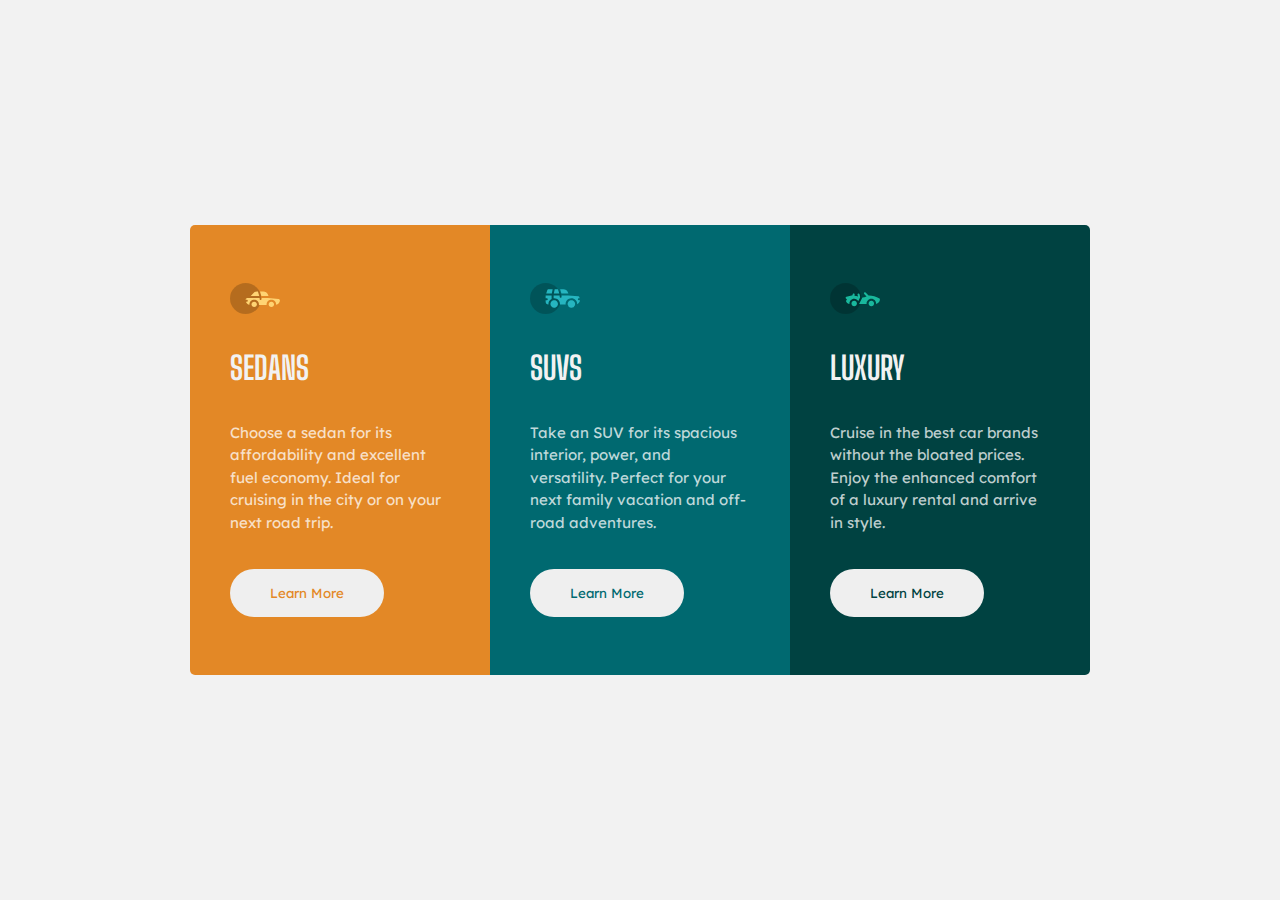
==== sites/3-column-preview-card-component-main/index.html @ 710f60fa "Added 3-column-preview-card-component-main" ====
<!DOCTYPE html>
<html lang="en">

<head>
  <meta charset="UTF-8">
  <meta name="viewport" content="width=device-width, initial-scale=1.0">

  <link rel="icon" type="image/png" sizes="32x32" href="./images/favicon-32x32.png">

  <title>Frontend Mentor | 3-column preview card component</title>
  <link rel="stylesheet" href="style.css">
</head>

<body>

  <main class="container">

    <div class="cards">

      <div class="card">
        <img src="./images/icon-sedans.svg" alt="sedans" class="card__img">

        <h1 class="card__heading">Sedans</h1>

        <p class="card__text">
          Choose a sedan for its affordability and excellent fuel economy. Ideal for cruising in the city
          or on your next road trip.
        </p>

        <button class="card__button">Learn More</button>

      </div>

      <div class="card">
        <img src="./images/icon-suvs.svg" alt="sedans" class="card__img">

        <h1 class="card__heading">SUVs</h1>

        <p class="card__text">
          Take an SUV for its spacious interior, power, and versatility. Perfect for your next family vacation
          and off-road adventures.
        </p>

        <button class="card__button">Learn More</button>

      </div>

      <div class="card">
        <img src="./images/icon-luxury.svg" alt="sedans" class="card__img">

        <h1 class="card__heading">Luxury</h1>

        <p class="card__text">
          Cruise in the best car brands without the bloated prices. Enjoy the enhanced comfort of a luxury
          rental and arrive in style.
        </p>

        <button class="card__button">Learn More</button>

      </div>

    </div>

  </main>

  <!-- <div class="attribution">
    Challenge by <a href="https://www.frontendmentor.io?ref=challenge" target="_blank">Frontend Mentor</a>.
    Coded by <a href="#">Your Name Here</a>.
  </div> -->
</body>

</html>
---- sites/3-column-preview-card-component-main/style.css ----
@import url("https://fonts.googleapis.com/css2?family=Big+Shoulders+Display:wght@700&family=Inter:wght@400;700&family=Lexend+Deca&display=swap");

* {
  margin: 0;
  padding: 0;
  box-sizing: border-box;
}

:root {
  --clr-primary-bright-orange: hsl(31, 77%, 52%);
  --clr-primary-dark-cyan: hsl(184, 100%, 22%);
  --clr-primary-very-dark-cyan: hsl(179, 100%, 13%);

  --clr--neutral-text: hsla(0, 0%, 100%, 0.75);
  --clr-neutral-bg: hsl(0, 0%, 95%);

  --fs-text: 15px;
  --ff-lexend-deca: "Lexend Deca", sans-serif;
  --ff-big-shoulders: "Big Shoulders Display", cursive, serif;
}

body {
  background-color: var(--clr-neutral-bg);
}

.container {
  display: flex;
  align-items: center;
  justify-content: center;
  width: 100%;
  min-height: 100vh;
  min-height: 100vh;
}

.cards {
  width: calc(100% - 50px);
  margin-block: 1rem;
  display: flex;
  align-items: center;
  flex-direction: column;
}

.card {
  width: 100%;
  max-width: 300px;
  min-height: 450px;
  height: max-content;
  display: flex;
  flex-direction: column;
  justify-content: space-around;
  padding: 40px;
}

.card__img {
  width: 50px;
}

.card__heading {
  font-size: 2rem;
  font-family: var(--ff-big-shoulders);
  text-transform: uppercase;
  color: var(--clr-neutral-bg);
}

.card__text {
  font-size: var(--fs-text);
  font-family: var(--ff-lexend-deca);
  color: var(--clr--neutral-text);
  line-height: 1.5;
}

.card__button {
  border: none;
  outline: none;
  max-width: 70%;
  padding: 1rem;
  border-radius: 50px;
  font-family: var(--ff-lexend-deca);
}

.card:nth-child(1) {
  border-radius: 5px 5px 0 0;
  background-color: var(--clr-primary-bright-orange);
}

.card:nth-child(1) button {
  color: var(--clr-primary-bright-orange);
}

.card:nth-child(2) {
  background-color: var(--clr-primary-dark-cyan);
}

.card:nth-child(2) button {
  color: var(--clr-primary-dark-cyan);
}

.card:nth-child(3) {
  border-radius: 0 0 5px 5px;
  background-color: var(--clr-primary-very-dark-cyan);
}

.card:nth-child(3) button {
  color: var(--clr-primary-very-dark-cyan);
}

@media only screen and (min-width: 750px) {
  .cards {
    flex-direction: row;
    justify-content: center;
  }

  .card:nth-child(1) {
    border-radius: 5px 0 0 5px;
  }

  .card:nth-child(3) {
    border-radius: 0 5px 5px 0;
  }
}
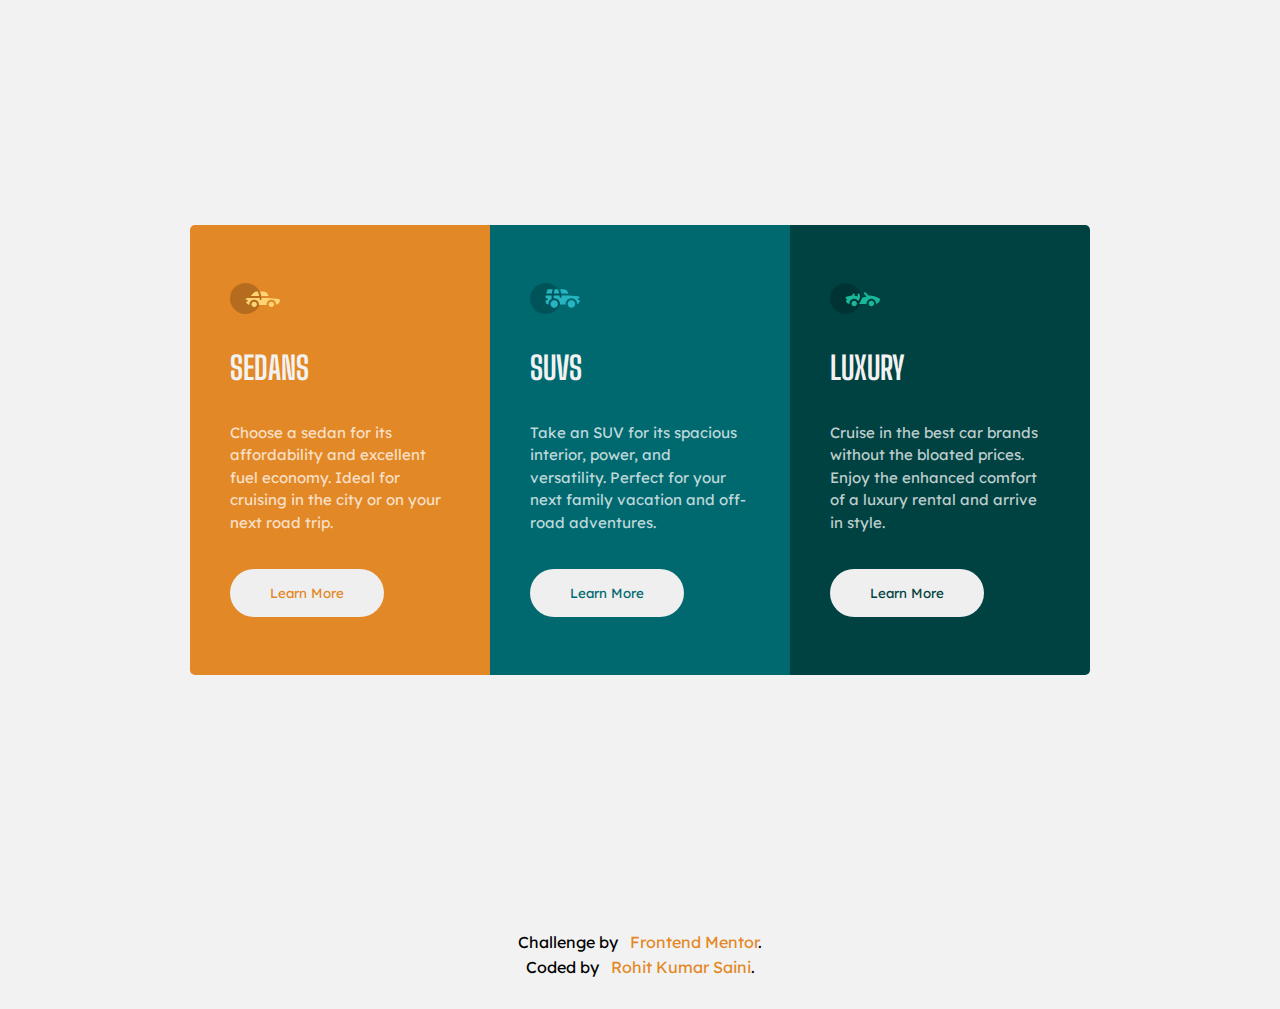
==== commit 6408393b: "Added footer and README" ====
--- a/sites/3-column-preview-card-component-main/index.html
+++ b/sites/3-column-preview-card-component-main/index.html
@@ -63,10 +63,10 @@
 
   </main>
 
-  <!-- <div class="attribution">
-    Challenge by <a href="https://www.frontendmentor.io?ref=challenge" target="_blank">Frontend Mentor</a>.
-    Coded by <a href="#">Your Name Here</a>.
-  </div> -->
+  <footer class="attribution">
+    <p>Challenge by <a href="https://www.frontendmentor.io?ref=challenge" target="_blank">Frontend Mentor</a>.</p>
+    <p>Coded by <a href="https://portfolio-45b9b.web.app/">Rohit Kumar Saini</a>.</p>
+  </footer>
 </body>
 
 </html>--- a/sites/3-column-preview-card-component-main/style.css
+++ b/sites/3-column-preview-card-component-main/style.css
@@ -104,6 +104,23 @@
   color: var(--clr-primary-very-dark-cyan);
 }
 
+a {
+  text-decoration: none;
+  color: var(--clr-primary-bright-orange);
+  margin-left: 0.5rem;
+}
+
+footer {
+  font-family: var(--ff-lexend-deca);
+  padding: 2rem;
+  display: flex;
+  align-items: center;
+  justify-content: center;
+  flex-direction: column;
+  gap: 5px;
+  color: #000;
+}
+
 @media only screen and (min-width: 750px) {
   .cards {
     flex-direction: row;
